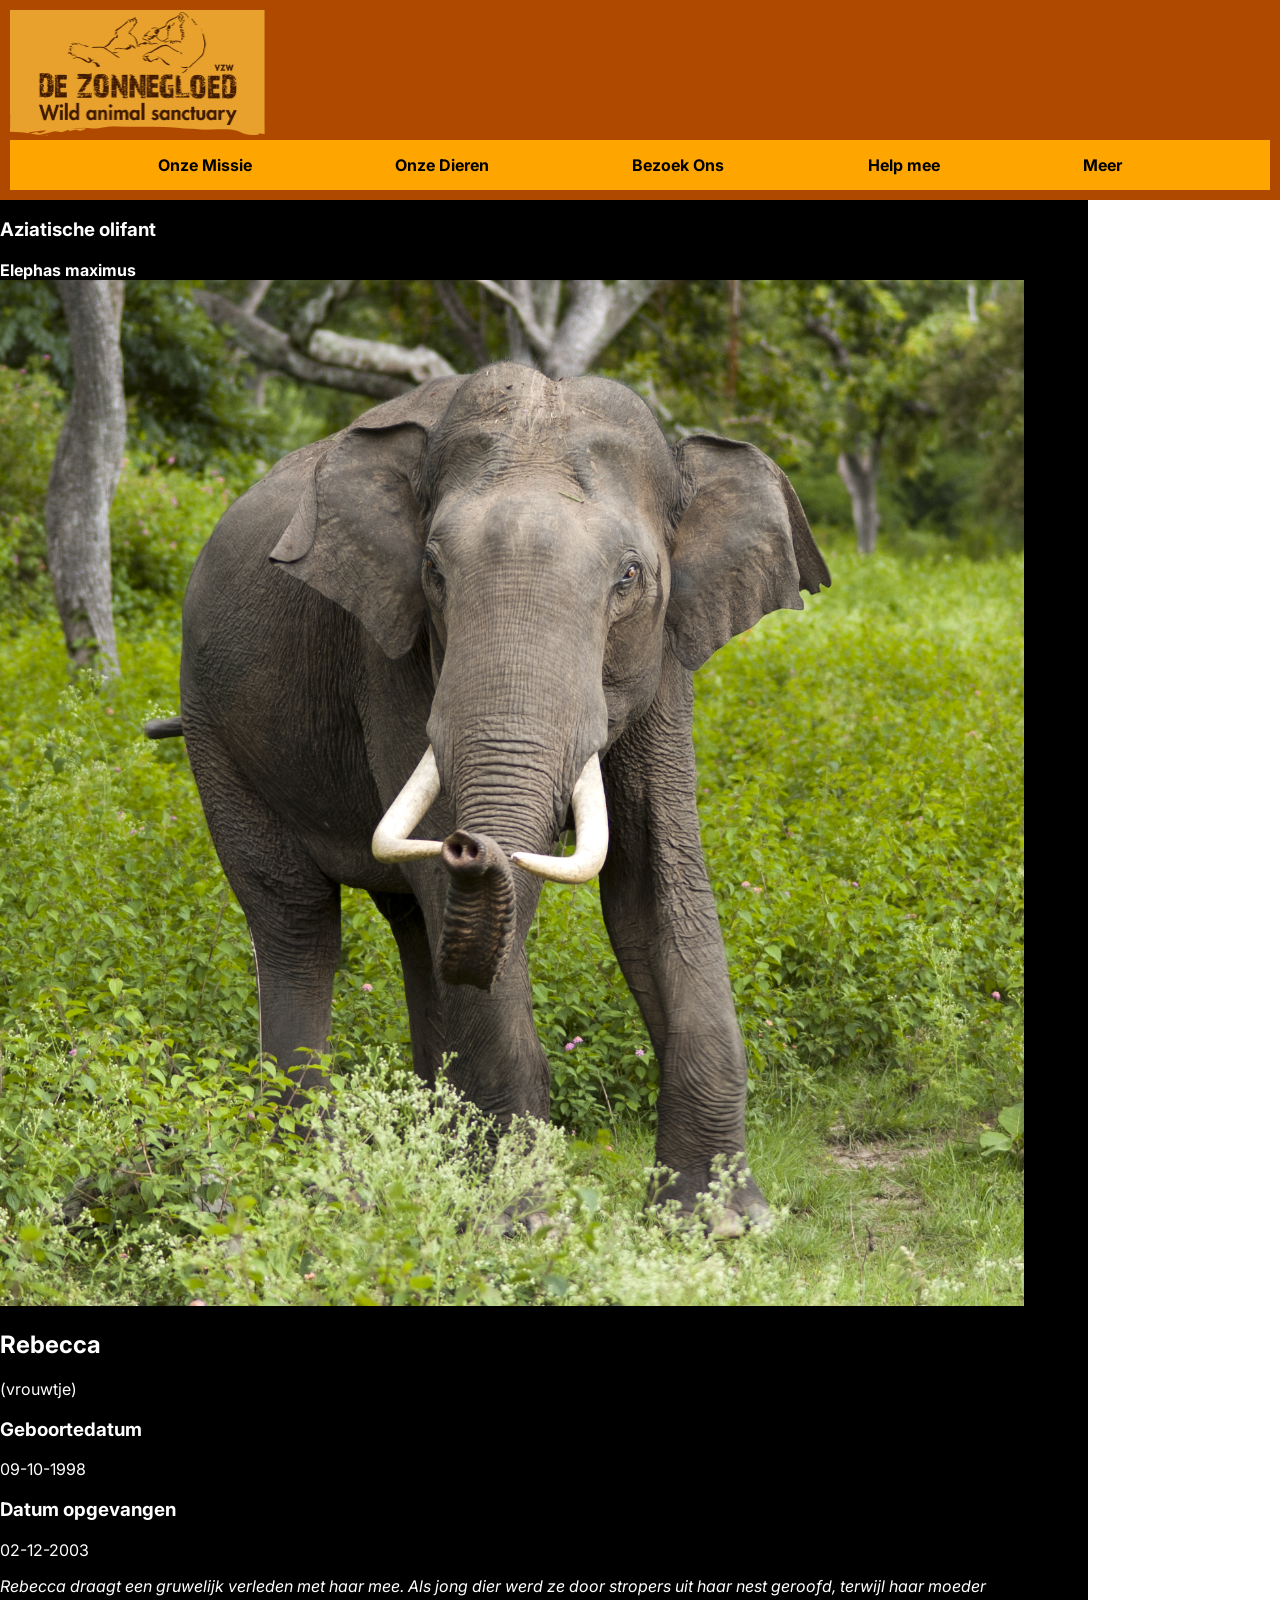
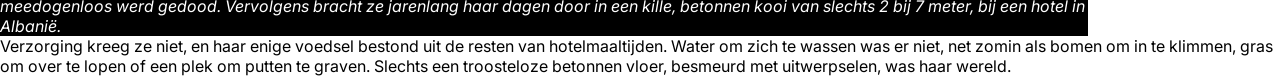
==== index.html @ 1f2c5eb9 "HTML basic changes /" ====
<!DOCTYPE html>
<html lang="en">
<head>
    <meta charset="UTF-8">
    <meta name="viewport" content="width=device-width, initial-scale=1.0">
    <link rel="stylesheet" href="assets/css/style.css">
    <title>zonnegloed</title>
</head>
<body>
<header>
    <img src="assets/img/header-logo.png" alt="logo" width="255" height="auto">
<nav>
    <a class="a-navbtn" href="#">Onze Missie</a>
    <a class="a-navbtn" href="#">Onze Dieren</a>
    <a class="a-navbtn" href="#">Bezoek Ons</a>
    <a class="a-navbtn" href="#">Help mee</a>
    <a class="a-navbtn" href="#">Meer</a>
</nav>
</header>
    <main>
        <article>
            <section>
                <h1>Aziatische olifant</h1>
                <b>Elephas maximus</b>
                <img src="assets/img/aziatisch.png" width="1024" height="auto">
            </section>
            <section>
                <h2>Rebecca</h2>
                <p>(vrouwtje)</p>
                <h3>Geboortedatum</h3>
                <p>09-10-1998</p>
                <h3>Datum opgevangen</h3>
                <p>02-12-2003</p>
                <i>Rebecca draagt een gruwelijk verleden met haar mee. Als jong dier werd ze door stropers uit haar nest geroofd, terwijl haar moeder meedogenloos werd gedood. Vervolgens bracht ze jarenlang haar dagen door in een kille, betonnen kooi van slechts 2 bij 7 meter, bij een hotel in Albanië. </i>
            </section>
            </article>
        </main>

Verzorging kreeg ze niet, en haar enige voedsel bestond uit de resten van hotelmaaltijden. Water om zich te wassen was er niet, net zomin als bomen om in te klimmen, gras om over te lopen of een plek om putten te graven. Slechts een troosteloze betonnen vloer, besmeurd met uitwerpselen, was haar wereld.</h1>
</body>
</html>
---- assets/css/style.css ----
@import url('https://fonts.googleapis.com/css2?family=Inter:wght@400;700&display=swap');

body {
    font-family: 'Inter', sans-serif;

    margin: 0;
    padding: 0;

    color: black;
    background-color: white;
}

header{
    background-color: #b04900;
    color: white;
    padding: 10px;
}
nav{
    padding: 10px;

    background-color: #ffa500;
    color: black;

    display: flex;
    flex-direction: row;
    justify-content: space-evenly;
}

main{
    background-color: black;
    display: flex;
    width: 85%;
    justify-self: center;
    color: white;
}

/*--- Class to be added to HTML by me (felixsheep) ---*/
.nav-contact{
    display: flex;
    flex-direction: row;
    justify-content: space-between;
}
/* Location, telenumber, language, ... */
.a-contactbtn{
    color: white;
    padding: 3px;
}

/* Donate & Tickets: */
.a-headerbtn{
    padding: 5px;

    background-color: #ffa500;
    color: black;
}

.a-navbtn{
    text-decoration: none;
    color: black;
    padding: 5px;
    font-weight: bold;
}
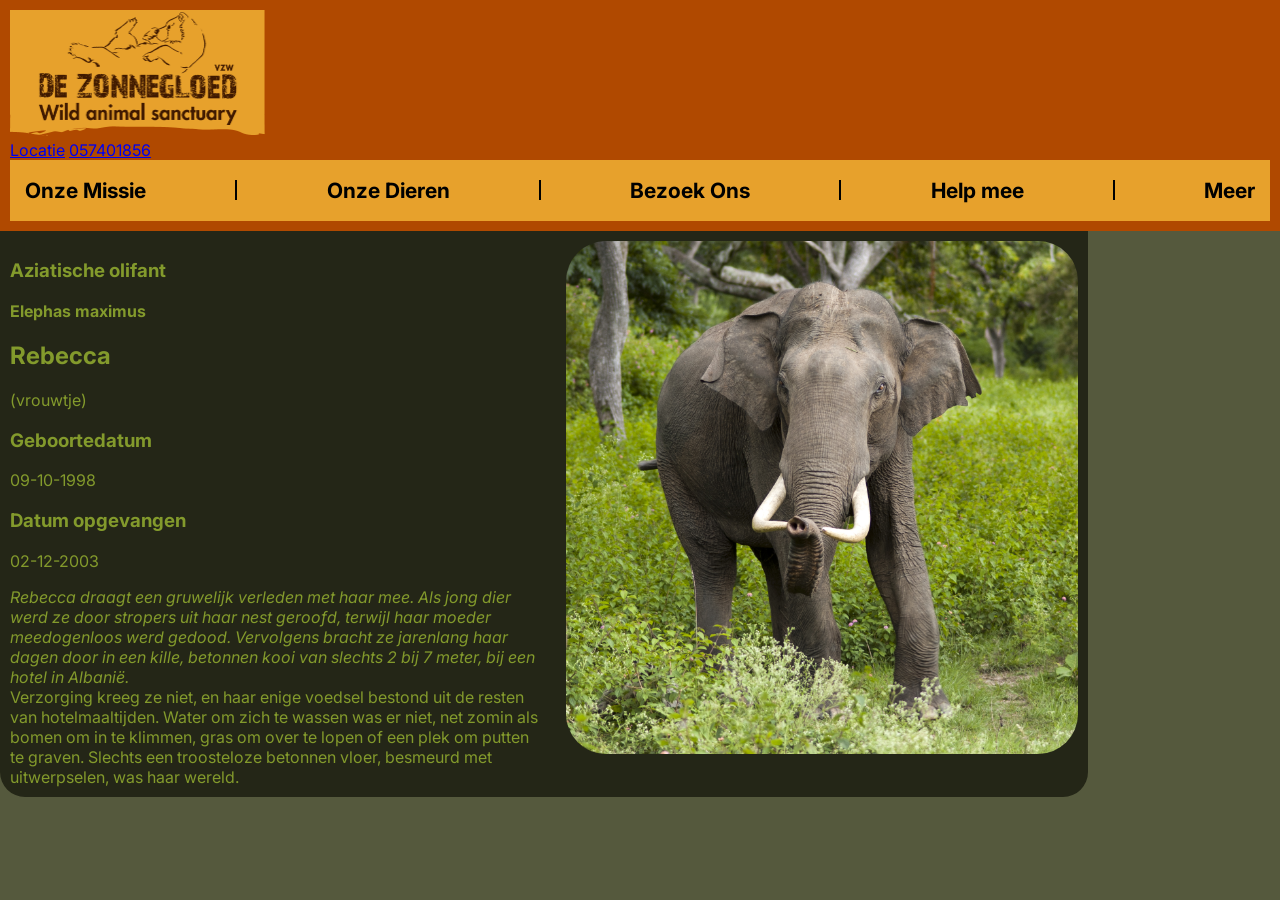
==== commit 0cb48ea0: "fr_index added To be changed by totallyoriginalname" ====
--- a/index.html
+++ b/index.html
@@ -1,5 +1,5 @@
 <!DOCTYPE html>
-<html lang="en">
+<html lang="nl">
 <head>
     <meta charset="UTF-8">
     <meta name="viewport" content="width=device-width, initial-scale=1.0">
@@ -8,21 +8,34 @@
 </head>
 <body>
 <header>
-    <img src="assets/img/header-logo.png" alt="logo" width="255" height="auto">
+    <a href="index.html">
+        <img src="assets/img/header-logo.png" alt="logo" width="255" height="auto">
+    </a>
+    <section>
+        <a href="https://www.google.be/maps/place/Kasteelweg+22,+8640+Vleteren/@50.9360766,2.6795054,11.14z/data=!4m5!3m4!1s0x47dcc7284516c6ed:0xaa26ca52d83b8dbf!8m2!3d50.9405055!4d2.7526104">Locatie</a>
+        <a href="tel:057401856">057401856</a>
+    </section>
+
 <nav>
     <a class="a-navbtn" href="#">Onze Missie</a>
+    <hr>
     <a class="a-navbtn" href="#">Onze Dieren</a>
+    <hr>
     <a class="a-navbtn" href="#">Bezoek Ons</a>
+    <hr>
     <a class="a-navbtn" href="#">Help mee</a>
+    <hr>
     <a class="a-navbtn" href="#">Meer</a>
 </nav>
+
+
 </header>
     <main>
+
         <article>
             <section>
                 <h1>Aziatische olifant</h1>
                 <b>Elephas maximus</b>
-                <img src="assets/img/aziatisch.png" width="1024" height="auto">
             </section>
             <section>
                 <h2>Rebecca</h2>
@@ -33,9 +46,15 @@
                 <p>02-12-2003</p>
                 <i>Rebecca draagt een gruwelijk verleden met haar mee. Als jong dier werd ze door stropers uit haar nest geroofd, terwijl haar moeder meedogenloos werd gedood. Vervolgens bracht ze jarenlang haar dagen door in een kille, betonnen kooi van slechts 2 bij 7 meter, bij een hotel in Albanië. </i>
             </section>
-            </article>
-        </main>
+            <section>
+                Verzorging kreeg ze niet, en haar enige voedsel bestond uit de resten van hotelmaaltijden. Water om zich te wassen was er niet, net zomin als bomen om in te klimmen, gras om over te lopen of een plek om putten te graven. Slechts een troosteloze betonnen vloer, besmeurd met uitwerpselen, was haar wereld.
+            </section>
+        </article>
+        <aside>
+            <img src="assets/img/aziatisch.png" alt="olifant.png" width="512" height="auto">
+        </aside>
 
-Verzorging kreeg ze niet, en haar enige voedsel bestond uit de resten van hotelmaaltijden. Water om zich te wassen was er niet, net zomin als bomen om in te klimmen, gras om over te lopen of een plek om putten te graven. Slechts een troosteloze betonnen vloer, besmeurd met uitwerpselen, was haar wereld.</h1>
+    </main>
+
 </body>
 </html>
--- a/assets/css/style.css
+++ b/assets/css/style.css
@@ -7,7 +7,7 @@
     padding: 0;
 
     color: black;
-    background-color: white;
+    background-color: #55593d;
 }
 
 header{
@@ -18,20 +18,45 @@
 nav{
     padding: 10px;
 
-    background-color: #ffa500;
+    background-color: #E7A12C;
     color: black;
 
     display: flex;
     flex-direction: row;
-    justify-content: space-evenly;
+    justify-content: center;
+
+    font-size: 21px;
+}
+nav a{
+    margin-top: 3px;
+}
+nav a:hover{
+    border-bottom: 1px solid black;
+}
+nav hr{
+    border: 1px solid black;
+    height: 18px;
 }
 
 main{
-    background-color: black;
+    background-color: #242617;
     display: flex;
     width: 85%;
     justify-self: center;
-    color: white;
+    color: #839A2C;
+    border-bottom-right-radius: 25px;
+    border-bottom-left-radius: 25px;
+}
+aside{
+    width: 75%;
+}
+aside img{
+    padding: 10px;
+    border-radius: 50px;
+}
+
+article{
+    padding: 10px;
 }
 
 /*--- Class to be added to HTML by me (felixsheep) ---*/
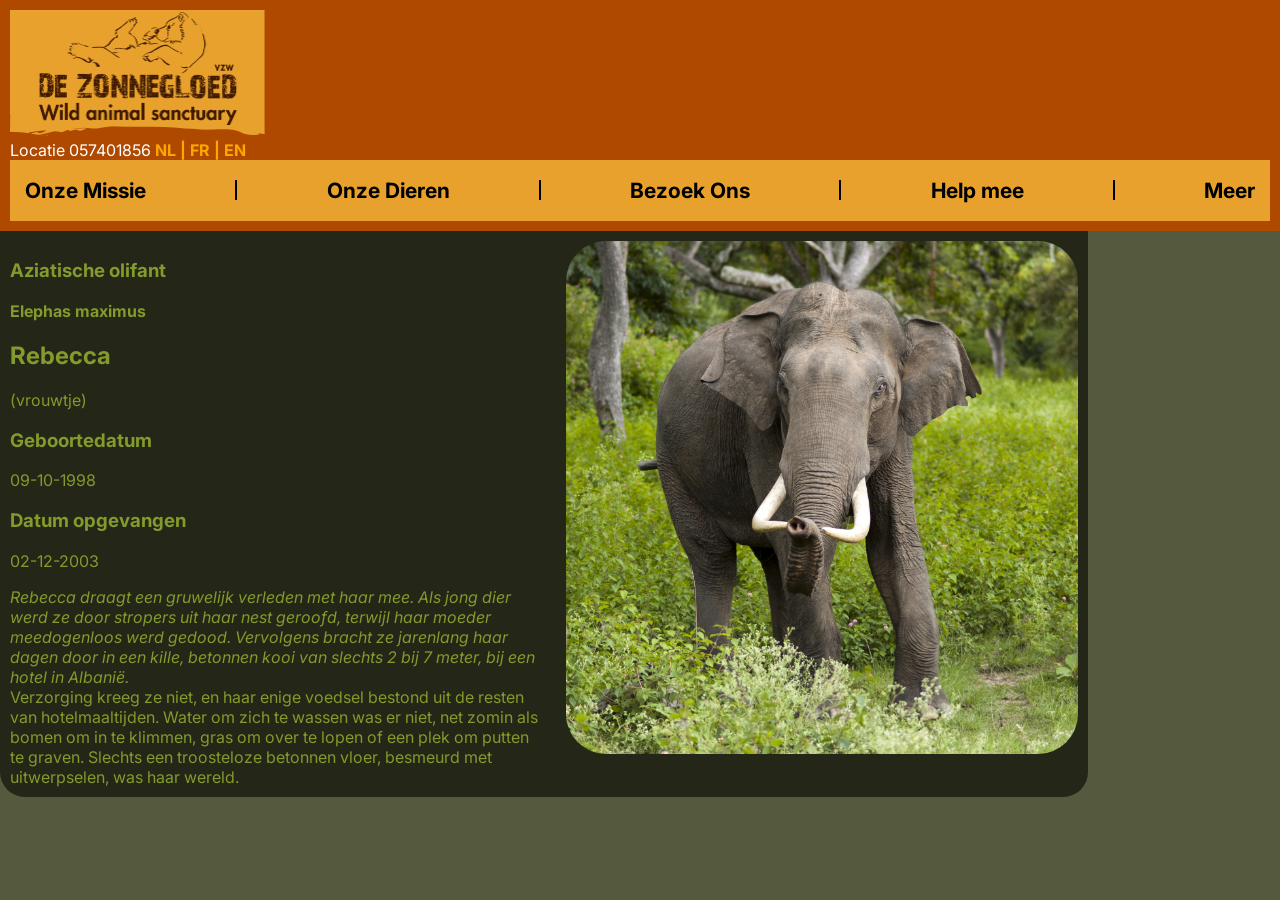
==== commit 22904e62: "styling languages /" ====
--- a/index.html
+++ b/index.html
@@ -11,9 +11,12 @@
     <a href="index.html">
         <img src="assets/img/header-logo.png" alt="logo" width="255" height="auto">
     </a>
-    <section>
+    <section class="topbar-links">
         <a href="https://www.google.be/maps/place/Kasteelweg+22,+8640+Vleteren/@50.9360766,2.6795054,11.14z/data=!4m5!3m4!1s0x47dcc7284516c6ed:0xaa26ca52d83b8dbf!8m2!3d50.9405055!4d2.7526104">Locatie</a>
         <a href="tel:057401856">057401856</a>
+        <a class="a-lang" href="index.html">NL |</a>
+        <a class="a-lang" href="fr_index.html">FR |</a>
+        <a class="a-lang" href="en_index.html">EN</a>
     </section>
 
 <nav>
--- a/assets/css/style.css
+++ b/assets/css/style.css
@@ -84,4 +84,17 @@
     color: black;
     padding: 5px;
     font-weight: bold;
+}
+
+.topbar-links a{
+    text-decoration: none;
+    color: white;
+}
+.topbar-links a:hover{
+    border-bottom: 2px solid white;
+}
+
+.topbar-links .a-lang{
+    color: #ffa500;
+    font-weight: bold;
 }
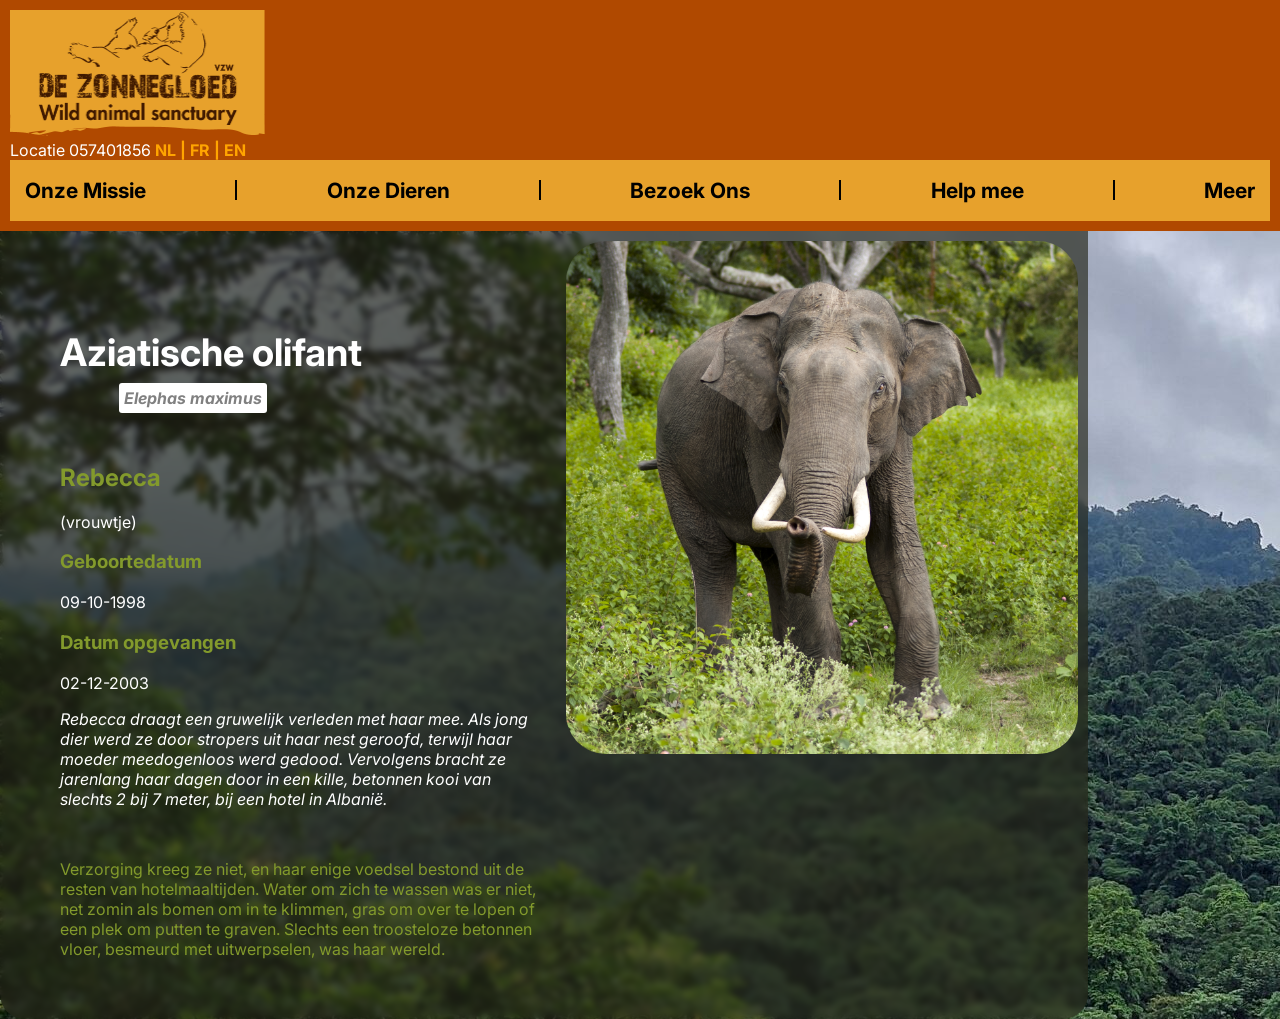
==== commit cf2c6758: "styling2: 1 /" ====
--- a/index.html
+++ b/index.html
@@ -11,13 +11,13 @@
     <a href="index.html">
         <img src="assets/img/header-logo.png" alt="logo" width="255" height="auto">
     </a>
-    <section class="topbar-links">
+    <div class="topbar-links">
         <a href="https://www.google.be/maps/place/Kasteelweg+22,+8640+Vleteren/@50.9360766,2.6795054,11.14z/data=!4m5!3m4!1s0x47dcc7284516c6ed:0xaa26ca52d83b8dbf!8m2!3d50.9405055!4d2.7526104">Locatie</a>
         <a href="tel:057401856">057401856</a>
         <a class="a-lang" href="index.html">NL |</a>
         <a class="a-lang" href="fr_index.html">FR |</a>
         <a class="a-lang" href="en_index.html">EN</a>
-    </section>
+    </div>
 
 <nav>
     <a class="a-navbtn" href="#">Onze Missie</a>
--- a/assets/css/style.css
+++ b/assets/css/style.css
@@ -7,7 +7,7 @@
     padding: 0;
 
     color: black;
-    background-color: #55593d;
+    background: url("../img/forest.jpg") no-repeat;
 }
 
 header{
@@ -39,13 +39,15 @@
 }
 
 main{
-    background-color: #242617;
+    background-color: rgba(36, 38, 23, 0.65);
     display: flex;
     width: 85%;
     justify-self: center;
     color: #839A2C;
     border-bottom-right-radius: 25px;
     border-bottom-left-radius: 25px;
+
+    backdrop-filter: blur(3px);
 }
 aside{
     width: 75%;
@@ -57,6 +59,36 @@
 
 article{
     padding: 10px;
+}
+
+h1{
+    font-weight: bold;
+    font-size: 38px;
+    color: white;
+}
+section{
+    margin: 50px 0 50px 50px;
+}
+section:has(h1){
+    display: flex;
+    flex-direction: row;
+    justify-content: flex-start;
+}
+
+b{
+    margin-left: -50%;
+
+    display: flex;
+    align-self: flex-end;
+    font-style: italic;
+    color: gray;
+    background-color: white;
+    padding: 5px;
+    border-radius: 3px;
+}
+
+p,i{
+    color: white;
 }
 
 /*--- Class to be added to HTML by me (felixsheep) ---*/
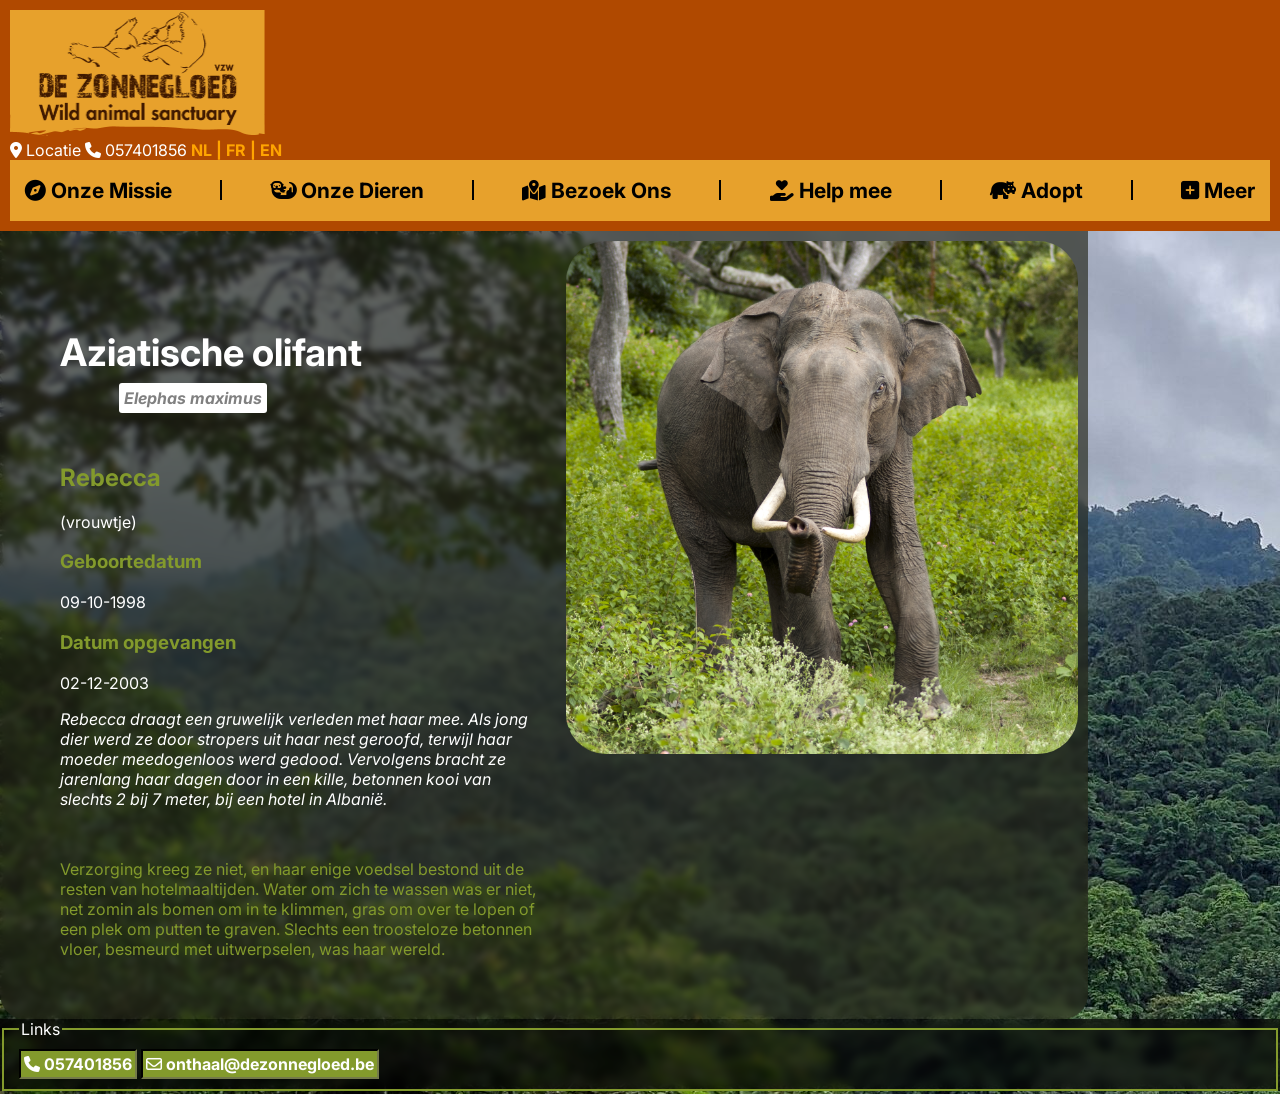
==== commit 51b14a8b: "HUGE changes idk at this point lmao" ====
--- a/index.html
+++ b/index.html
@@ -4,6 +4,7 @@
     <meta charset="UTF-8">
     <meta name="viewport" content="width=device-width, initial-scale=1.0">
     <link rel="stylesheet" href="assets/css/style.css">
+    <link rel="stylesheet" href="https://cdnjs.cloudflare.com/ajax/libs/font-awesome/6.7.2/css/all.min.css">
     <title>zonnegloed</title>
 </head>
 <body>
@@ -12,23 +13,25 @@
         <img src="assets/img/header-logo.png" alt="logo" width="255" height="auto">
     </a>
     <div class="topbar-links">
-        <a href="https://www.google.be/maps/place/Kasteelweg+22,+8640+Vleteren/@50.9360766,2.6795054,11.14z/data=!4m5!3m4!1s0x47dcc7284516c6ed:0xaa26ca52d83b8dbf!8m2!3d50.9405055!4d2.7526104">Locatie</a>
-        <a href="tel:057401856">057401856</a>
+        <a href="https://www.google.be/maps/place/Kasteelweg+22,+8640+Vleteren/@50.9360766,2.6795054,11.14z/data=!4m5!3m4!1s0x47dcc7284516c6ed:0xaa26ca52d83b8dbf!8m2!3d50.9405055!4d2.7526104"><i class="fa-solid fa-location-dot"></i> Locatie</a>
+        <a href="tel:057401856"><i class="fa-solid fa-phone"></i> 057401856</a>
         <a class="a-lang" href="index.html">NL |</a>
         <a class="a-lang" href="fr_index.html">FR |</a>
         <a class="a-lang" href="en_index.html">EN</a>
     </div>
 
 <nav>
-    <a class="a-navbtn" href="#">Onze Missie</a>
+    <a class="a-navbtn" href="#"><i class="fa-solid fa-compass"></i> Onze Missie</a>
     <hr>
-    <a class="a-navbtn" href="#">Onze Dieren</a>
+    <a class="a-navbtn" href="#"><i class="fa-solid fa-otter"></i> Onze Dieren</a>
     <hr>
-    <a class="a-navbtn" href="#">Bezoek Ons</a>
+    <a class="a-navbtn" href="#"><i class="fa-solid fa-map-location-dot"></i> Bezoek Ons</a>
     <hr>
-    <a class="a-navbtn" href="#">Help mee</a>
+    <a class="a-navbtn" href="#"><i class="fa-solid fa-hand-holding-heart"></i> Help mee</a>
     <hr>
-    <a class="a-navbtn" href="#">Meer</a>
+    <a class="a-navbtn" href="adopt.html"><i class="fa-solid fa-hippo"></i> Adopt</a>
+    <hr>
+    <a class="a-navbtn" href="#"><i class="fa-solid fa-square-plus"></i> Meer</a>
 </nav>
 
 
@@ -59,5 +62,13 @@
 
     </main>
 
+<footer>
+    <fieldset>
+        <legend>Links</legend>
+        <a href="tel:057401856"><i class="fa-solid fa-phone"></i> 057401856</a>
+        <a href="mailto:onthaal@dezonnegloed.be"><i class="fa-regular fa-envelope"></i> onthaal@dezonnegloed.be</a>
+    </fieldset>
+</footer>
+
 </body>
 </html>
--- a/assets/css/style.css
+++ b/assets/css/style.css
@@ -16,10 +16,12 @@
     padding: 10px;
 }
 nav{
+
     padding: 10px;
 
     background-color: #E7A12C;
     color: black;
+
 
     display: flex;
     flex-direction: row;
@@ -27,10 +29,20 @@
 
     font-size: 21px;
 }
+nav i{
+    transition: color 200ms;
+    color: black;
+}
+nav a:hover i{
+    font-weight: bold;
+    color: rgba(255, 255, 255, 0.9);
+}
 nav a{
+    transition: color 200ms;
     margin-top: 3px;
 }
 nav a:hover{
+    color: rgba(255, 255, 255, 0.9);
     border-bottom: 1px solid black;
 }
 nav hr{
@@ -91,6 +103,33 @@
     color: white;
 }
 
+footer{
+    color: white;
+    background-color: rgba(0, 0, 0, 0.65);
+    backdrop-filter: blur(5px);
+}
+footer fieldset{
+    border: 2px solid #839A2C;
+    padding: 15px;
+    margin-bottom: 3px;
+}
+footer fieldset a{
+    text-decoration: none;
+    background-color: #839A2C;
+    border: 2px inset rgb(36, 38, 23);
+    color: white;
+    font-weight: bold;
+    padding: 3px;
+}
+footer fieldset a:hover{
+    text-decoration: none;
+    background-color: #a5c433;
+    border: 2px inset rgb(85, 91, 48);
+    color: white;
+    font-weight: bold;
+    padding: 3px;
+}
+
 /*--- Class to be added to HTML by me (felixsheep) ---*/
 .nav-contact{
     display: flex;
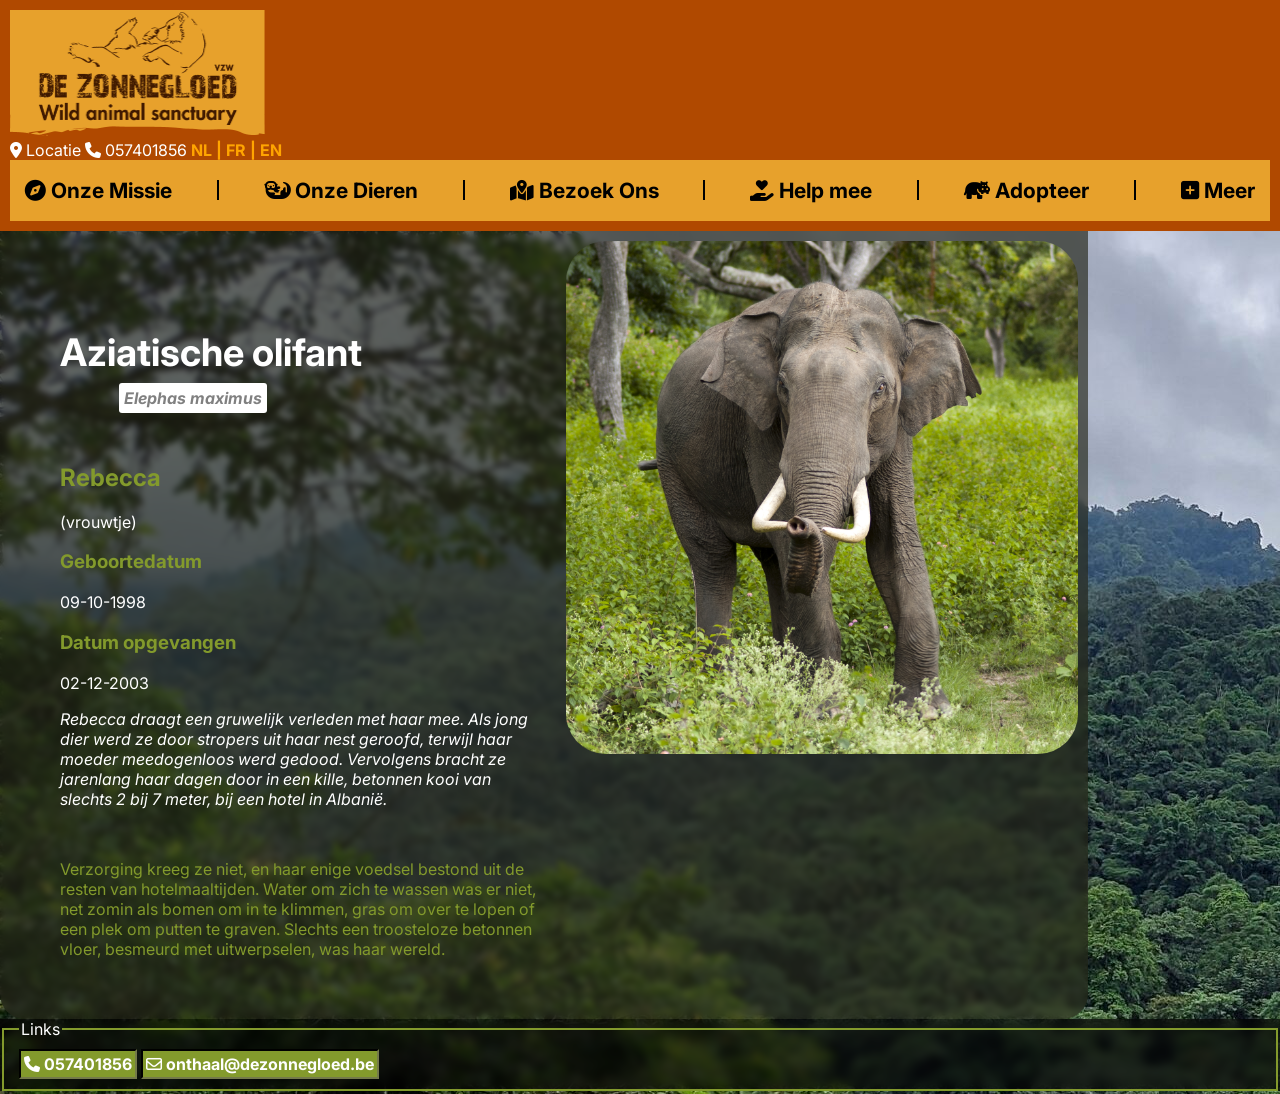
==== commit f79edbd0: "no you bald" ====
--- a/index.html
+++ b/index.html
@@ -29,7 +29,7 @@
     <hr>
     <a class="a-navbtn" href="#"><i class="fa-solid fa-hand-holding-heart"></i> Help mee</a>
     <hr>
-    <a class="a-navbtn" href="adopt.html"><i class="fa-solid fa-hippo"></i> Adopt</a>
+    <a class="a-navbtn" href="adopt.html"><i class="fa-solid fa-hippo"></i> Adopteer</a>
     <hr>
     <a class="a-navbtn" href="#"><i class="fa-solid fa-square-plus"></i> Meer</a>
 </nav>
--- a/assets/css/style.css
+++ b/assets/css/style.css
@@ -142,6 +142,43 @@
     padding: 3px;
 }
 
+form{
+    width: 100%;
+    margin: 15px;
+}
+form fieldset{
+    display: flex;
+    justify-content: space-between;
+    flex-direction: column;
+
+    font-weight: bold;
+
+    background-color: #b04900;
+    color: white;
+    border-color: white;
+    border-radius: 15px;
+
+    padding: 15px;
+}
+form fieldset input{
+    width: 100%;
+    margin: 5px;
+}
+form fieldset button{
+    font-weight: bold;
+    font-size: 20px;
+    color: white;
+    background-color: #E7A12C;
+    border: none;
+}
+form fieldset button:hover{
+    font-weight: bold;
+    font-size: 20px;
+    color: white;
+    background-color: #94661a;
+    border: none;
+}
+
 /* Donate & Tickets: */
 .a-headerbtn{
     padding: 5px;
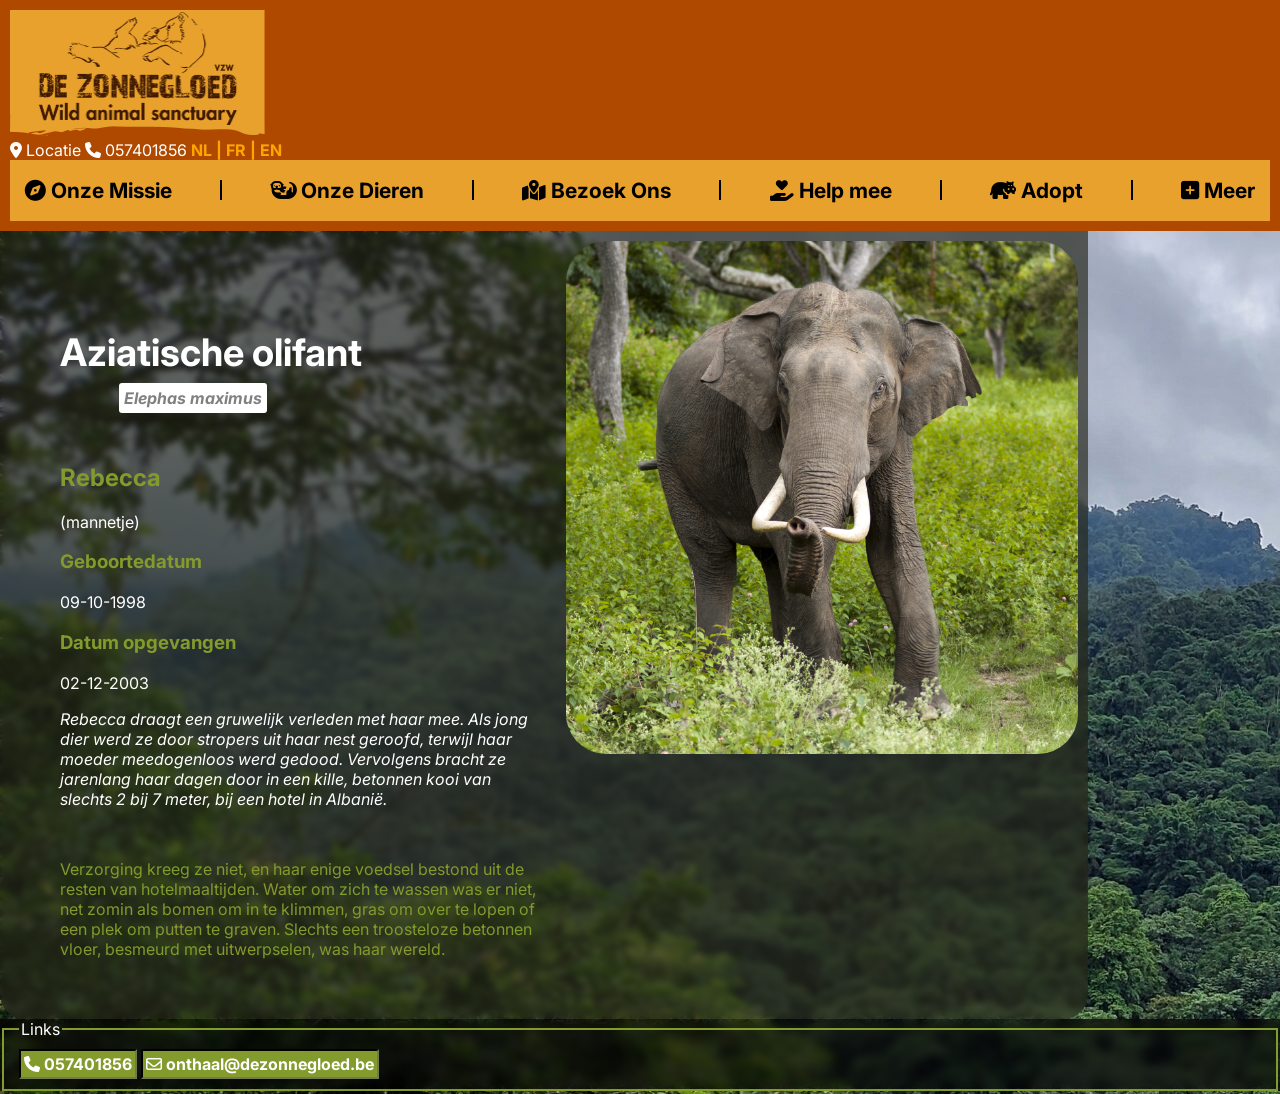
==== commit 0facf326: "final change yippee" ====
--- a/index.html
+++ b/index.html
@@ -29,7 +29,7 @@
     <hr>
     <a class="a-navbtn" href="#"><i class="fa-solid fa-hand-holding-heart"></i> Help mee</a>
     <hr>
-    <a class="a-navbtn" href="adopt.html"><i class="fa-solid fa-hippo"></i> Adopteer</a>
+    <a class="a-navbtn" href="adopt.html"><i class="fa-solid fa-hippo"></i> Adopt</a>
     <hr>
     <a class="a-navbtn" href="#"><i class="fa-solid fa-square-plus"></i> Meer</a>
 </nav>
@@ -45,7 +45,7 @@
             </section>
             <section>
                 <h2>Rebecca</h2>
-                <p>(vrouwtje)</p>
+                <p>(mannetje)</p>
                 <h3>Geboortedatum</h3>
                 <p>09-10-1998</p>
                 <h3>Datum opgevangen</h3>
